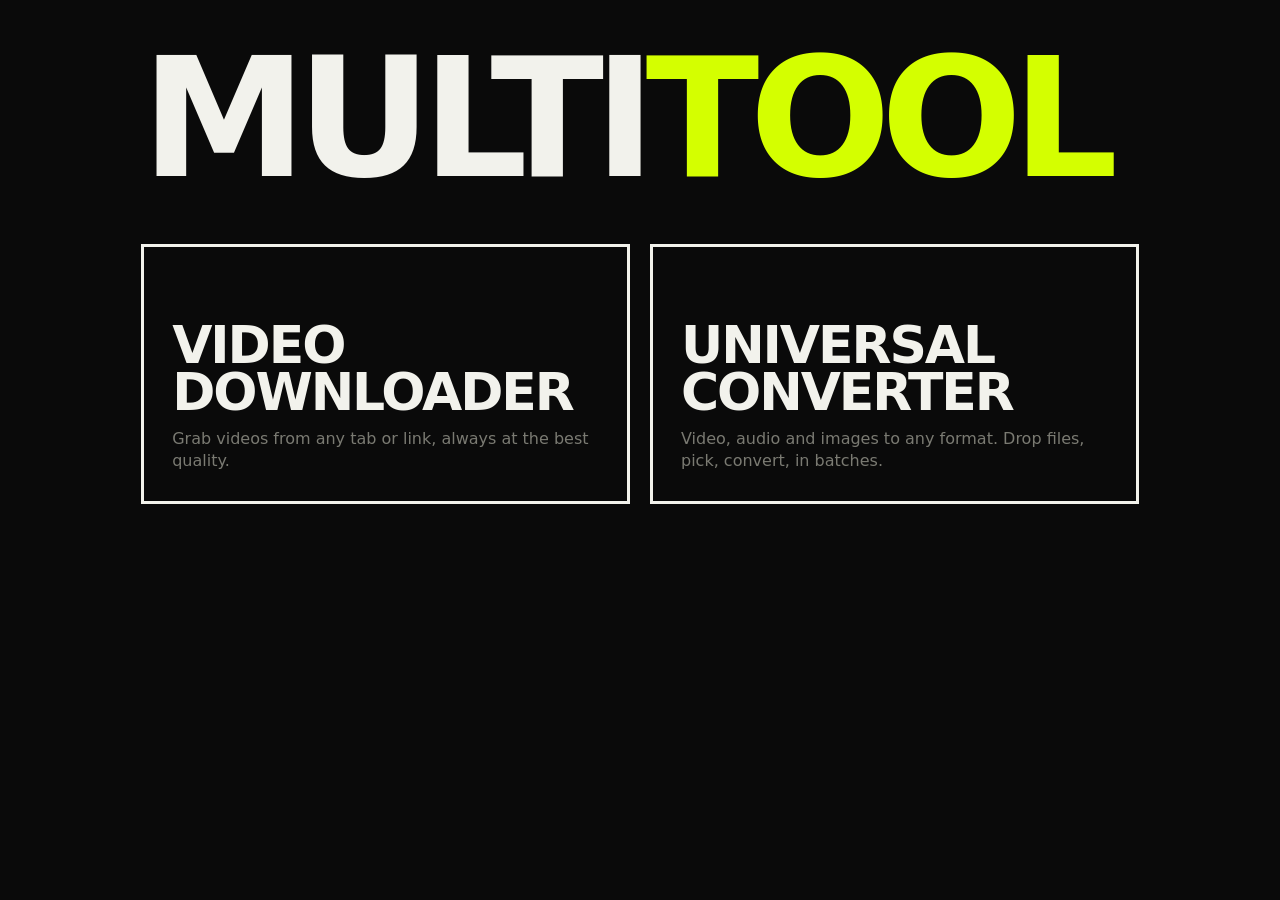
==== index.html @ 07390250 "Multitool: video downloader and universal converter A local web app (server.py) with a yt-dlp video " ====
<!doctype html>
<html lang="en">
<head>
<meta charset="utf-8">
<meta name="viewport" content="width=device-width,initial-scale=1">
<title>Multitool</title>
<link rel="icon" href="data:,">
<link rel="stylesheet" href="/style.css">
</head>
<body>
  <h1>Multi<span>tool</span></h1>

  <nav class="tools" aria-label="Tools">
    <a class="tool" href="/downloader">
      <strong>Video<br>downloader</strong>
      <p>Grab videos from any tab or link, always at the best quality.</p>
    </a>
    <a class="tool" href="/converter">
      <strong>Universal<br>converter</strong>
      <p>Video, audio and images to any format. Drop files, pick, convert, in batches.</p>
    </a>
  </nav>
</body>
</html>
---- style.css ----
/* Multitool: the look every page shares */
:root { --bg:#0a0a0a; --fg:#f2f2ec; --acc:#d4ff00; --mut:#7a7a72; --line:#232320; --err:#ff4d3d; }
* { box-sizing:border-box; margin:0; }
[hidden] { display:none !important; }  /* else a display rule (flex, block…) wins over the attribute */
body { background:var(--bg); color:var(--fg); font:16px/1.4 system-ui,"Segoe UI",sans-serif;
       max-width:1100px; margin:auto; padding:clamp(16px,4vw,56px); }
h1 { font-size:clamp(56px,13vw,168px); font-weight:900; letter-spacing:-.06em; line-height:.82; text-transform:uppercase; }
h1 span { color:var(--acc); }
.tag { margin-top:16px; color:var(--mut); font-size:14px; letter-spacing:.2em; text-transform:uppercase; }
.back { display:inline-block; margin-bottom:28px; color:var(--mut); text-decoration:none;
        font:700 13px/1 ui-monospace,Consolas,monospace; letter-spacing:.15em; text-transform:uppercase; }
.back:hover { color:var(--acc); }

form { display:flex; margin-top:40px; border:3px solid var(--fg); }
form input { flex:1; min-width:0; background:none; border:0; color:inherit; font:inherit;
             font-size:clamp(18px,2.4vw,26px); padding:20px; }
form input::placeholder { color:var(--mut); }
form:focus-within { border-color:var(--acc); }
button { background:var(--acc); color:#000; border:0; font:inherit; font-weight:900; text-transform:uppercase;
         letter-spacing:.06em; padding:0 28px; cursor:pointer; }
button:hover { filter:brightness(1.1); }
button:disabled { opacity:.5; cursor:progress; }
button.x { background:none; color:var(--fg); border:2px solid var(--line); padding:0 16px; }
button.x:hover { border-color:var(--err); color:var(--err); filter:none; }
:focus-visible { outline:3px solid var(--acc); outline-offset:3px; }
form input:focus-visible { outline:none; }

.saveto { display:flex; flex-wrap:wrap; align-items:center; gap:6px 12px; margin-top:14px;
          font:13px/1.4 ui-monospace,Consolas,monospace; color:var(--mut); }
.out { color:var(--fg); overflow-wrap:anywhere; }
.pick { padding:6px 12px; font-size:11px; background:none; color:var(--acc); border:2px solid var(--acc); }
.pick:hover { background:var(--acc); color:#000; filter:none; }

progress { display:block; width:100%; height:8px; margin-top:8px; border:0; appearance:none; background:var(--line); }
progress::-webkit-progress-bar { background:var(--line); }
progress::-webkit-progress-value { background:var(--acc); transition:width .4s; }
progress::-moz-progress-bar { background:var(--acc); }
.status { min-height:1.4em; margin-top:10px; font:13px/1.4 ui-monospace,Consolas,monospace; color:var(--mut);
          overflow-wrap:anywhere; }
.live { color:var(--fg); } .ok { color:var(--acc); } .err { color:var(--err); }
.link { margin-left:8px; padding:0; background:none; color:var(--acc); font:inherit; letter-spacing:normal;
        text-transform:none; text-decoration:underline; text-underline-offset:3px; }
.link:hover { filter:none; color:var(--fg); }

h2 { display:flex; align-items:center; gap:10px; margin:64px 0 12px; font-size:14px; letter-spacing:.2em;
     text-transform:uppercase; color:var(--mut); }
h2::before { content:""; width:10px; height:10px; background:var(--acc); border-radius:50%; animation:pulse 1.6s infinite; }
h2.still::before { animation:none; }
@keyframes pulse { 50% { opacity:.2; } }
@media (prefers-reduced-motion:reduce) { h2::before { animation:none; } progress::-webkit-progress-value { transition:none; } }

ol { list-style:none; padding:0; border-top:3px solid var(--fg); }
li { display:grid; grid-template-columns:auto auto 1fr auto; gap:20px; align-items:center; padding:16px 0;
     border-bottom:1px solid var(--line); }
li > b { min-width:1.3em; font-size:28px; font-weight:900; color:var(--mut); font-variant-numeric:tabular-nums; }
li:first-child > b { color:var(--acc); }
.thumb, .kind { position:relative; width:160px; aspect-ratio:16/9; background:var(--line); overflow:hidden; }
.thumb img { display:block; width:100%; height:100%; object-fit:cover; }
.badge { position:absolute; left:6px; bottom:6px; padding:3px 6px; background:rgba(0,0,0,.8); color:#fff;
         font:700 11px/1 ui-monospace,Consolas,monospace; font-style:normal; }
.badge:empty { display:none; }
.t { font-weight:700; overflow:hidden; text-overflow:ellipsis; white-space:nowrap; }
li > div { min-width:0; }
li .status { margin-top:6px; }
.acts { display:flex; gap:8px; }
li button { padding:14px 22px; }
li button.x { padding:14px 16px; }
.empty { display:block; color:var(--mut); padding:28px 0; }

/* home: one tile per tool */
.tools { display:grid; grid-template-columns:repeat(auto-fit,minmax(280px,1fr)); gap:20px; margin-top:56px; }
.tool { display:flex; flex-direction:column; justify-content:flex-end; min-height:260px; padding:28px;
        border:3px solid var(--fg); color:inherit; text-decoration:none; }
.tool strong { display:block; margin-bottom:12px; font-size:clamp(34px,5vw,52px); font-weight:900; line-height:.9;
               letter-spacing:-.04em; text-transform:uppercase; }
.tool p { color:var(--mut); }
.tool:hover, .tool:focus-visible { background:var(--acc); border-color:var(--acc); color:#000; outline:none; }
.tool:hover p, .tool:focus-visible p { color:#000; }

/* converter */
.drop { position:relative; display:block; margin-top:40px; padding:56px 24px; border:3px dashed var(--fg);
        text-align:center; cursor:pointer; }
.drop strong { display:block; font-size:clamp(26px,4vw,44px); font-weight:900; letter-spacing:-.03em; text-transform:uppercase; }
.drop span { color:var(--mut); }
.drop:hover, .drop.over, .drop:focus-within { border-color:var(--acc); color:var(--acc); }
.drop input, .chips input { position:absolute; width:1px; height:1px; opacity:0; }
.kind { display:grid; place-content:center; text-align:center; font-size:30px; font-weight:900; text-transform:uppercase; }
.kind small { display:block; color:var(--mut); font:700 11px/1.6 ui-monospace,Consolas,monospace; letter-spacing:.2em; }
.kind.video { color:var(--acc); } .kind.audio { color:#7cf3ff; } .kind.image { color:#ff9ef0; }
.info { margin-top:4px; color:var(--mut); font:13px/1.4 ui-monospace,Consolas,monospace; overflow-wrap:anywhere; }
.chips { display:flex; flex-wrap:wrap; gap:6px; margin-top:10px; }
.chips label, .chips button { position:relative; cursor:pointer; }
.chips span, .chips button { display:inline-block; padding:6px 10px; background:none; border:2px solid var(--line); color:var(--fg);
                             font:700 12px/1 ui-monospace,Consolas,monospace; letter-spacing:.04em; text-transform:none; }
.chips input:checked + span { background:var(--acc); border-color:var(--acc); color:#000; }
.chips input:focus-visible + span { outline:3px solid var(--acc); outline-offset:2px; }
.chips input:disabled + span { opacity:.4; cursor:default; }
.chips button:hover { border-color:var(--acc); filter:none; }
.batch { display:flex; flex-wrap:wrap; align-items:center; gap:12px 20px; padding:16px 0; border-bottom:1px solid var(--line); }
.batch > span { color:var(--mut); font:700 12px/1 ui-monospace,Consolas,monospace; letter-spacing:.15em; text-transform:uppercase; }
.batch .chips { flex:1; margin:0; }
.batch > button { padding:14px 22px; }

@media (max-width:600px) {
  li { grid-template-columns:auto auto 1fr; gap:12px; }
  li > b { font-size:20px; }
  .thumb, .kind { width:96px; }
  .kind { font-size:20px; }
  .acts { grid-column:1 / -1; justify-content:flex-end; }
}
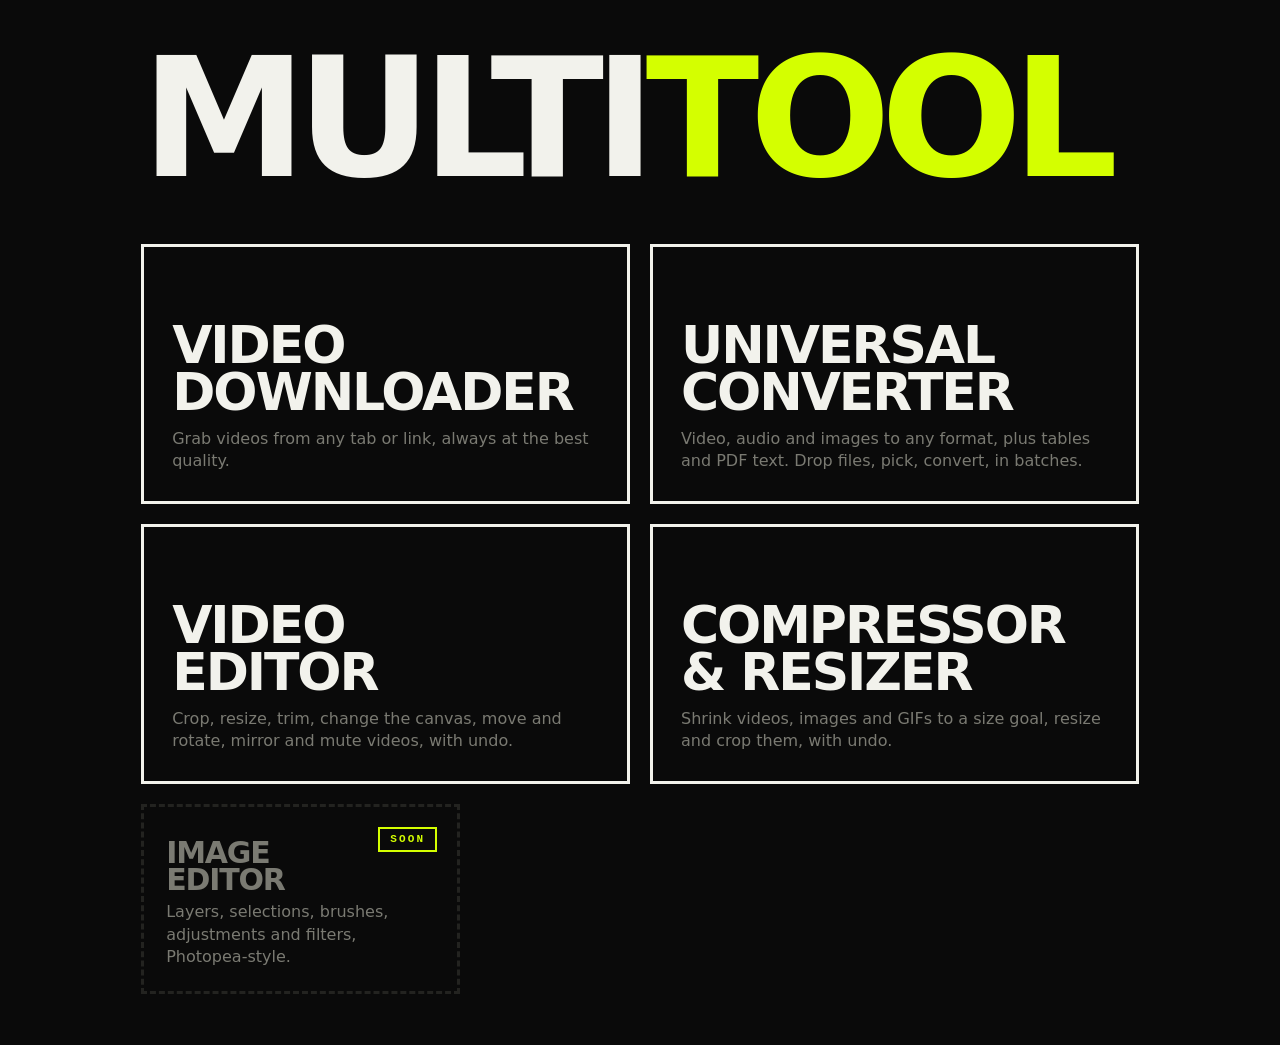
==== commit d9683d47: "Video editor, compressor, text conversions and audio downloads - Video editor (/editor): crop, outpu" ====
--- a/index.html
+++ b/index.html
@@ -17,8 +17,24 @@
     </a>
     <a class="tool" href="/converter">
       <strong>Universal<br>converter</strong>
-      <p>Video, audio and images to any format. Drop files, pick, convert, in batches.</p>
+      <p>Video, audio and images to any format, plus tables and PDF text. Drop files, pick, convert, in batches.</p>
+    </a>
+    <a class="tool" href="/editor">
+      <strong>Video<br>editor</strong>
+      <p>Crop, resize, trim, change the canvas, move and rotate, mirror and mute videos, with undo.</p>
+    </a>
+    <a class="tool" href="/compressor">
+      <strong>Compressor<br>&amp; resizer</strong>
+      <p>Shrink videos, images and GIFs to a size goal, resize and crop them, with undo.</p>
     </a>
   </nav>
+
+  <section class="tools upcoming" aria-label="Coming soon">
+    <div class="tool soon">
+      <span class="soon-tag">Soon</span>
+      <strong>Image<br>editor</strong>
+      <p>Layers, selections, brushes, adjustments and filters, Photopea-style.</p>
+    </div>
+  </section>
 </body>
 </html>
--- a/style.css
+++ b/style.css
@@ -20,6 +20,8 @@
          letter-spacing:.06em; padding:0 28px; cursor:pointer; }
 button:hover { filter:brightness(1.1); }
 button:disabled { opacity:.5; cursor:progress; }
+button.alt { background:none; color:var(--acc); box-shadow:inset 0 0 0 2px var(--acc); }  /* the second of a pair */
+button.alt:hover { background:var(--acc); color:#000; filter:none; }
 button.x { background:none; color:var(--fg); border:2px solid var(--line); padding:0 16px; }
 button.x:hover { border-color:var(--err); color:var(--err); filter:none; }
 :focus-visible { outline:3px solid var(--acc); outline-offset:3px; }
@@ -67,15 +69,78 @@
 li button.x { padding:14px 16px; }
 .empty { display:block; color:var(--mut); padding:28px 0; }
 
+/* editor & compressor */
+.drop.compact { margin-top:24px; padding:16px 24px; }
+.drop.compact strong { display:inline; margin-right:10px; font-size:18px; }
+.studio { margin-top:28px; }
+.studio .modes { margin:0 0 10px; }
+.preview { position:relative; padding:40px 24px 24px; background:#2f2f35; overflow:hidden; }  /* lighter, so black bars show */
+.stage { position:relative; margin:0 auto; background:#000; overflow:hidden; }  /* the canvas */
+.view { position:absolute; overflow:hidden; cursor:crosshair; touch-action:none; user-select:none; }
+.media { position:absolute; max-width:none; pointer-events:none; }
+.sel { position:absolute; outline:2px solid var(--acc); cursor:move; touch-action:none; user-select:none; }  /* the picture, in Move mode */
+.sel i { position:absolute; width:14px; height:14px; margin:-7px; background:#fff; border:2px solid var(--acc); border-radius:50%; }
+.sel i[data-s=nw] { left:0; top:0; cursor:nwse-resize; } .sel i[data-s=se] { left:100%; top:100%; cursor:nwse-resize; }
+.sel i[data-s=ne] { left:100%; top:0; cursor:nesw-resize; } .sel i[data-s=sw] { left:0; top:100%; cursor:nesw-resize; }
+.spin { position:absolute; left:50%; top:-30px; width:16px; height:16px; margin-left:-8px; background:var(--acc); border-radius:50%; cursor:grab; }
+.spin::after { content:""; position:absolute; left:7px; top:16px; width:2px; height:14px; background:var(--acc); }  /* stalk down to the frame */
+.box { position:absolute; border:2px solid var(--acc); box-shadow:0 0 0 100vmax rgba(0,0,0,.55); cursor:move; }
+.box i { position:absolute; width:14px; height:14px; background:var(--acc); }
+.box i[data-h=nw] { left:-8px; top:-8px; cursor:nwse-resize; } .box i[data-h=se] { right:-8px; bottom:-8px; cursor:nwse-resize; }
+.box i[data-h=ne] { right:-8px; top:-8px; cursor:nesw-resize; } .box i[data-h=sw] { left:-8px; bottom:-8px; cursor:nesw-resize; }
+.timeline { position:relative; height:64px; margin-top:16px; background:var(--line); cursor:pointer; touch-action:none; user-select:none; }
+.strip { display:block; width:100%; height:100%; }
+.cut { position:absolute; top:0; bottom:0; background:rgba(10,10,10,.75); pointer-events:none; }  /* the trimmed-off parts */
+#cut-l { left:0; } #cut-r { right:0; }
+.range { position:absolute; top:0; bottom:0; border-top:3px solid var(--acc); border-bottom:3px solid var(--acc); pointer-events:none; }
+.handle { position:absolute; top:-3px; bottom:-3px; width:16px; background:var(--acc); cursor:ew-resize; pointer-events:auto; }
+.handle::after { content:""; position:absolute; top:34%; bottom:34%; left:7px; width:2px; background:rgba(0,0,0,.55); }  /* grip */
+#h-start { left:0; } #h-end { right:0; }
+.handle:focus-visible { outline:3px solid var(--fg); outline-offset:2px; }
+.playhead { position:absolute; top:-5px; bottom:-5px; width:2px; margin-left:-1px; background:#fff; pointer-events:none; }
+.transport { display:flex; flex-wrap:wrap; align-items:center; gap:8px 16px; margin-top:12px; }
+.time, .readout { font:13px/1.4 ui-monospace,Consolas,monospace; color:var(--mut); }
+.readout { margin-top:10px; color:var(--fg); }
+.panels { display:grid; grid-template-columns:repeat(auto-fit,minmax(min(280px,100%),1fr)); gap:16px; margin-top:28px; }
+.group { min-width:0; padding:14px 18px 18px; border:2px solid var(--line); }
+.group legend { padding:0 6px; color:var(--mut); font:700 12px/1 ui-monospace,Consolas,monospace; letter-spacing:.15em; text-transform:uppercase; }
+.hint { margin-top:6px; color:var(--mut); font-size:13px; }
+.fields { display:flex; flex-wrap:wrap; gap:8px 14px; margin-top:12px; }
+.group label { display:inline-flex; align-items:center; gap:6px; font:13px ui-monospace,Consolas,monospace; }
+.group input[type=number] { width:86px; padding:6px 8px; border:2px solid var(--line); background:none; color:var(--fg); font:inherit; }
+.group input[type=number]:focus { border-color:var(--acc); outline:none; }
+.group input[type=range], .group input[type=checkbox] { accent-color:var(--acc); }
+.group .check, .group .acts, .group .chips { margin-top:12px; }
+.chips button[aria-pressed="true"] { background:var(--acc); border-color:var(--acc); color:#000; }
+.history { display:flex; flex-wrap:wrap; align-items:center; gap:10px; margin-top:20px; }
+.history .hint { margin:0; }
+.exportbar { margin-top:28px; padding-top:20px; border-top:3px solid var(--fg); }
+.exportbar .acts { margin-top:14px; }
+.exportbar .acts button { padding:16px 28px; }
+
+/* downloader: browser extension setup help */
+.setup { margin-top:48px; padding:24px; border:3px solid var(--acc); }
+.setup h3 { font-size:clamp(22px,3vw,30px); font-weight:900; letter-spacing:-.02em; text-transform:uppercase; }
+.setup p { margin-top:10px; color:var(--mut); }
+.step { display:flex; flex-wrap:wrap; align-items:center; gap:8px 12px; margin-top:16px; }
+.step > b { display:grid; place-content:center; width:28px; height:28px; background:var(--acc); color:#000; font-weight:900; }
+.step code { padding:4px 8px; background:var(--line); font:13px/1.4 ui-monospace,Consolas,monospace; overflow-wrap:anywhere; }
+
 /* home: one tile per tool */
-.tools { display:grid; grid-template-columns:repeat(auto-fit,minmax(280px,1fr)); gap:20px; margin-top:56px; }
-.tool { display:flex; flex-direction:column; justify-content:flex-end; min-height:260px; padding:28px;
+.tools { display:grid; grid-template-columns:repeat(auto-fit,minmax(min(380px,100%),1fr)); gap:20px; margin-top:56px; }
+.tool { position:relative; display:flex; flex-direction:column; justify-content:flex-end; min-height:260px; padding:28px;
         border:3px solid var(--fg); color:inherit; text-decoration:none; }
+.tool.soon { border-style:dashed; border-color:var(--line); color:var(--mut); }
+.upcoming { margin-top:20px; grid-template-columns:repeat(auto-fill,minmax(min(280px,100%),1fr)); }
+.upcoming .tool { min-height:190px; padding:22px; }
+.upcoming .tool strong { font-size:clamp(24px,2.8vw,30px); margin-bottom:8px; }
+.soon-tag { position:absolute; top:20px; right:20px; padding:5px 10px; border:2px solid var(--acc); color:var(--acc);
+            font:700 11px/1 ui-monospace,Consolas,monospace; letter-spacing:.2em; text-transform:uppercase; }
 .tool strong { display:block; margin-bottom:12px; font-size:clamp(34px,5vw,52px); font-weight:900; line-height:.9;
                letter-spacing:-.04em; text-transform:uppercase; }
 .tool p { color:var(--mut); }
-.tool:hover, .tool:focus-visible { background:var(--acc); border-color:var(--acc); color:#000; outline:none; }
-.tool:hover p, .tool:focus-visible p { color:#000; }
+a.tool:hover, a.tool:focus-visible { background:var(--acc); border-color:var(--acc); color:#000; outline:none; }
+a.tool:hover p, a.tool:focus-visible p { color:#000; }
 
 /* converter */
 .drop { position:relative; display:block; margin-top:40px; padding:56px 24px; border:3px dashed var(--fg);
@@ -87,6 +152,7 @@
 .kind { display:grid; place-content:center; text-align:center; font-size:30px; font-weight:900; text-transform:uppercase; }
 .kind small { display:block; color:var(--mut); font:700 11px/1.6 ui-monospace,Consolas,monospace; letter-spacing:.2em; }
 .kind.video { color:var(--acc); } .kind.audio { color:#7cf3ff; } .kind.image { color:#ff9ef0; }
+.kind.table { color:#ffd166; } .kind.document { color:#ff8a5c; }
 .info { margin-top:4px; color:var(--mut); font:13px/1.4 ui-monospace,Consolas,monospace; overflow-wrap:anywhere; }
 .chips { display:flex; flex-wrap:wrap; gap:6px; margin-top:10px; }
 .chips label, .chips button { position:relative; cursor:pointer; }
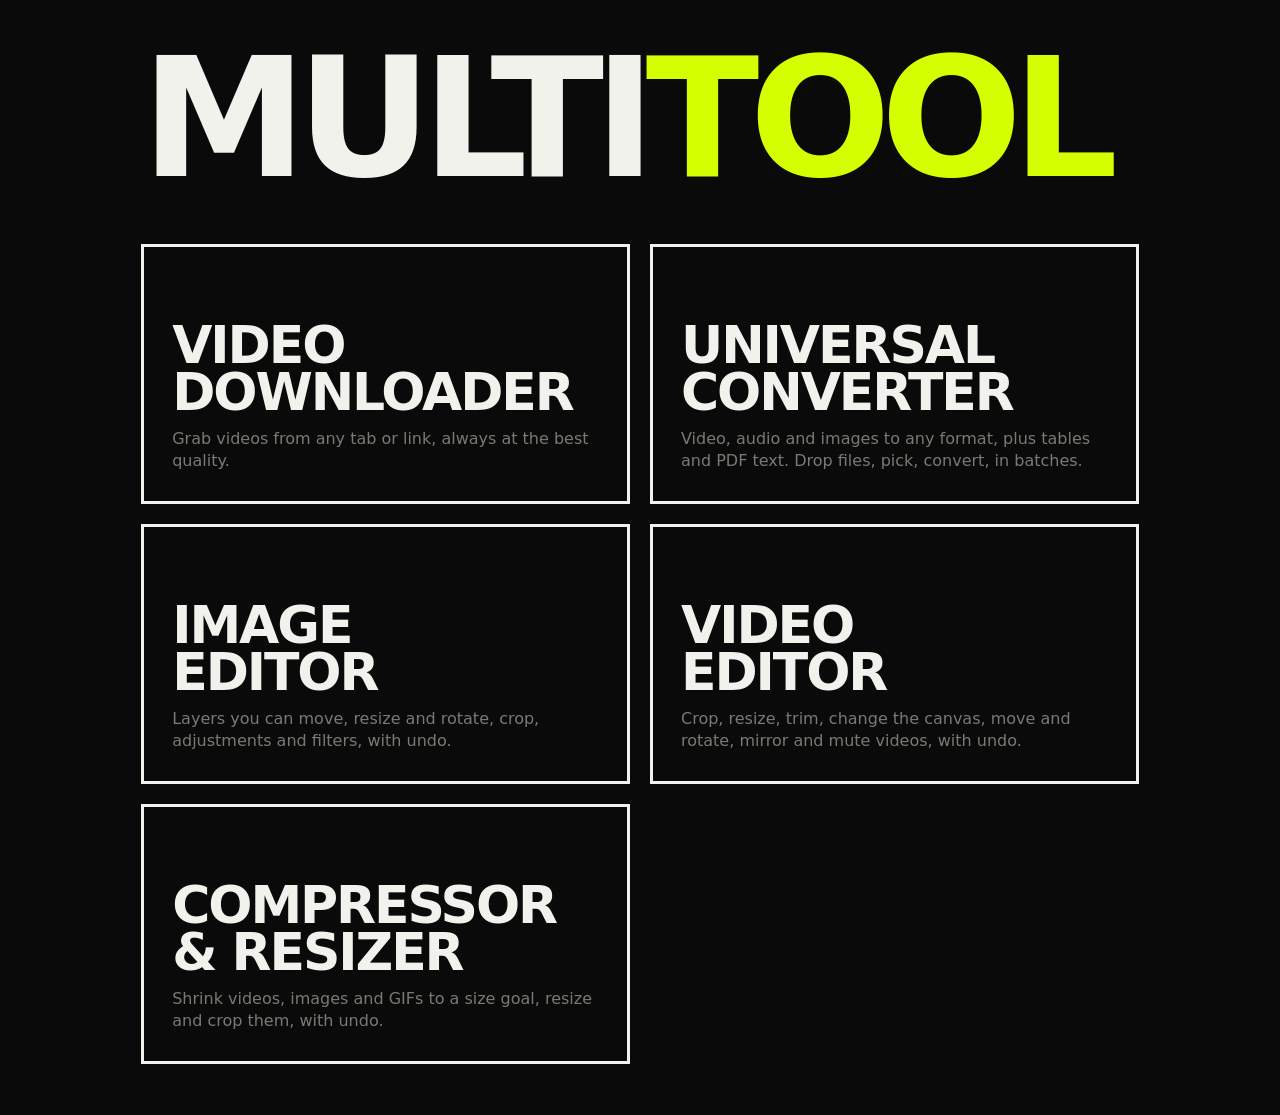
==== commit 307f1acf: "Image editor: a Photoshop-style editor in the browser - Full-window workspace: toolbox left, tool op" ====
--- a/index.html
+++ b/index.html
@@ -19,6 +19,10 @@
       <strong>Universal<br>converter</strong>
       <p>Video, audio and images to any format, plus tables and PDF text. Drop files, pick, convert, in batches.</p>
     </a>
+    <a class="tool" href="/image">
+      <strong>Image<br>editor</strong>
+      <p>Layers you can move, resize and rotate, crop, adjustments and filters, with undo.</p>
+    </a>
     <a class="tool" href="/editor">
       <strong>Video<br>editor</strong>
       <p>Crop, resize, trim, change the canvas, move and rotate, mirror and mute videos, with undo.</p>
@@ -28,13 +32,5 @@
       <p>Shrink videos, images and GIFs to a size goal, resize and crop them, with undo.</p>
     </a>
   </nav>
-
-  <section class="tools upcoming" aria-label="Coming soon">
-    <div class="tool soon">
-      <span class="soon-tag">Soon</span>
-      <strong>Image<br>editor</strong>
-      <p>Layers, selections, brushes, adjustments and filters, Photopea-style.</p>
-    </div>
-  </section>
 </body>
 </html>
--- a/style.css
+++ b/style.css
@@ -112,6 +112,123 @@
 .group input[type=range], .group input[type=checkbox] { accent-color:var(--acc); }
 .group .check, .group .acts, .group .chips { margin-top:12px; }
 .chips button[aria-pressed="true"] { background:var(--acc); border-color:var(--acc); color:#000; }
+/* image editor: a full-window app, Photoshop-style (tools left, panels and layers right) */
+body.app { max-width:none; height:100vh; padding:0; display:grid; grid-template-rows:auto auto 1fr auto; overflow:hidden; }
+:where(.app) button { padding:7px 11px; background:none; color:var(--fg); border:2px solid var(--line);
+                      font:700 11px/1 ui-monospace,Consolas,monospace; letter-spacing:.06em; }
+:where(.app) button:hover { border-color:var(--acc); filter:none; }
+:where(.app) button[aria-pressed="true"], .app .pickcolor[aria-pressed="true"] { background:var(--acc); border-color:var(--acc); color:#000; }
+.app button.go { background:var(--acc); border-color:var(--acc); color:#000; padding:8px 18px; }
+.app button:disabled { opacity:.35; cursor:default; }
+.bar { display:flex; flex-wrap:wrap; align-items:center; gap:8px; padding:8px 14px; border-bottom:2px solid var(--line); }
+.bar .back { margin:0 6px 0 0; }
+.app-name, .start-title { font-weight:900; letter-spacing:-.03em; text-transform:uppercase; }
+.app-name { margin-right:8px; font-size:18px; }
+.app-name span, .start-title span { color:var(--acc); }
+.grow { flex:1; }
+.bar .chips, .options .chips { margin:0; }
+.bar .saveto { margin:0; }
+.bar .out { display:inline-block; max-width:170px; overflow:hidden; text-overflow:ellipsis; white-space:nowrap; vertical-align:bottom; }
+.options .slide, .app .options .slide { width:210px; margin:0; grid-template-columns:auto 1fr 2.6em; }
+.options textarea { width:min(320px,30vw); min-height:30px; padding:5px 7px; border:2px solid var(--line); background:#111; color:var(--fg); font:13px system-ui,sans-serif; resize:vertical; }
+.options textarea:focus { border-color:var(--acc); outline:none; }
+.curve { display:block; width:100%; max-width:256px; aspect-ratio:1; margin-top:6px; background:#111; border:2px solid var(--line); cursor:crosshair; touch-action:none; }
+.hist { max-height:240px; margin:0; padding:0; overflow-y:auto; list-style:none; border:0; }
+.hist li { display:block; padding:4px 8px; border:0; cursor:pointer; font:12px ui-monospace,Consolas,monospace; }
+.hist li:hover { background:#1d1f14; } .hist li.on { background:var(--acc); color:#000; } .hist li.future { color:var(--mut); }
+.app .bar .slide { width:150px; margin:0; grid-template-columns:auto 1fr 2.4em; }
+.zoom { display:inline-flex; }
+.zoom button { min-width:34px; }
+#zoom-fit { min-width:64px; }
+.filebtn, .pickcolor { position:relative; display:inline-flex; align-items:center; padding:7px 11px; border:2px solid var(--line); cursor:pointer;
+                       font:700 11px/1 ui-monospace,Consolas,monospace; letter-spacing:.06em; text-transform:uppercase; }
+.filebtn:hover, .pickcolor:hover { border-color:var(--acc); }
+.filebtn input, .pickcolor input { position:absolute; width:1px; height:1px; opacity:0; }
+.options { display:flex; align-items:center; min-height:46px; padding:6px 14px; border-bottom:2px solid var(--line);
+           font:12px ui-monospace,Consolas,monospace; color:var(--mut); }
+.options > div { display:flex; flex-wrap:wrap; align-items:center; gap:8px 14px; }
+.app label { display:inline-flex; align-items:center; gap:6px; font:12px ui-monospace,Consolas,monospace; }
+.app input[type=number], .app select, .app .rename, #nd-name { width:76px; padding:5px 7px; border:2px solid var(--line); background:#111;
+                                                               color:var(--fg); font:12px ui-monospace,Consolas,monospace; }
+.app input[type=number]:focus, .app select:focus, .app .rename:focus { border-color:var(--acc); outline:none; }
+.app select { width:auto; }
+.app input[type=color] { width:40px; height:28px; padding:0; border:2px solid var(--line); background:none; }
+.desk { display:grid; grid-template-columns:118px minmax(0,1fr) 6px var(--side,330px); min-height:0; }  /* the middle shrinks, never the panel */
+.splitter { cursor:col-resize; background:var(--line); touch-action:none; }
+.splitter:hover, .splitter.on, .splitter:focus-visible { background:var(--acc); outline:none; }
+.toolbox { display:flex; flex-direction:column; align-items:stretch; gap:3px; min-height:0; padding:6px 7px; overflow:hidden auto;
+           scrollbar-width:thin; border-right:2px solid var(--line); }
+.toolbox button[data-t] { flex:none; display:flex; justify-content:space-between; align-items:center; height:29px; padding:0 8px; text-transform:uppercase; }
+.toolbox kbd { color:var(--mut); font:inherit; font-weight:400; }
+.toolbox button[aria-pressed="true"] kbd { color:#000; }
+.swatches { position:relative; flex:none; width:38px; height:48px; margin-top:6px; }
+.sw { position:absolute; width:26px; height:26px; border:2px solid #fff; box-shadow:0 0 0 1px #000; cursor:pointer; }
+.sw.fg { left:0; top:0; z-index:1; } .sw.bg { left:12px; top:16px; }
+.sw input { position:absolute; width:1px; height:1px; opacity:0; }
+.toolbox #swap { flex:none; height:26px; padding:0; font-size:14px; }
+.work { position:relative; overflow:hidden; background:#2f2f35; touch-action:none; user-select:none; }
+.work.over { box-shadow:inset 0 0 0 3px var(--acc); }
+.work[data-tool=crop], .work[data-tool=marquee], .work[data-tool=lasso], .work[data-tool=wand], .work[data-tool=brush], .work[data-tool=eraser],
+.work[data-tool=bucket], .work[data-tool=gradient], .work[data-tool=eyedropper], .work[data-tool=shape] { cursor:crosshair; }
+.work[data-tool=text] { cursor:text; }
+.ring { position:absolute; border:1px solid #fff; border-radius:50%; box-shadow:0 0 0 1px rgba(0,0,0,.6); transform:translate(-50%,-50%); pointer-events:none; } .work[data-tool=hand] { cursor:grab; } .work[data-tool=zoom] { cursor:zoom-in; }
+.paper { position:absolute; background:repeating-conic-gradient(#d6d6d6 0 25%, #fff 0 50%) 0 0/20px 20px;
+         box-shadow:0 10px 40px rgba(0,0,0,.55); }  /* see-through shows as a checkerboard */
+#canvas { position:absolute; inset:0; width:100%; height:100%; pointer-events:none; }
+.crop-area { position:absolute; overflow:hidden; pointer-events:none; }
+.crop-area .box { pointer-events:auto; }
+.sel.locked { outline-style:dashed; cursor:default; }
+.sel.locked i, .sel.locked .spin { display:none; }
+.start { position:absolute; inset:0; display:none; flex-direction:column; align-items:center; justify-content:center; gap:26px; padding:24px; }
+.nodoc .start { display:flex; }
+.nodoc .paper, .nodoc .sel, .nodoc .crop-area { display:none; }
+.start-title { font-size:clamp(48px,8vw,110px); line-height:.85; }
+.start-btns { display:flex; flex-wrap:wrap; justify-content:center; gap:14px; }
+.start-btns button, .start-btns .filebtn { padding:16px 24px; font-size:14px; }
+.dropzone { width:min(600px,100%); padding:48px 20px; border:3px dashed var(--line); color:var(--mut); text-align:center; }
+.work.over .dropzone { border-color:var(--acc); color:var(--acc); }
+.side { min-width:0; display:grid; grid-template-rows:minmax(0,1fr) minmax(300px,48%); min-height:0; border-left:2px solid var(--line); }
+.side-top { min-height:0; overflow-y:auto; }  /* the panels scroll; the layers stay in view, like Photoshop */
+.side details { border-bottom:2px solid var(--line); }
+.side summary, .layers-panel h3 { padding:10px 14px; color:var(--mut); cursor:pointer;
+                                  font:700 11px/1.2 ui-monospace,Consolas,monospace; letter-spacing:.15em; text-transform:uppercase; }
+.side summary:hover { color:var(--fg); }
+.pane { padding:0 14px 14px; }
+.pane .fields, .pane .chips { margin-top:10px; }
+.pane .hint { margin-top:10px; font-size:12px; }
+.layers-panel { display:flex; flex-direction:column; min-height:0; border-top:2px solid var(--line); }
+.layer-top { display:flex; flex-direction:column; gap:8px; padding:0 14px 8px; }
+.layer-top .slide { margin:0; }
+.layers { flex:1; margin:0; padding:0 8px; overflow-y:auto; border:0; }
+.layers li { display:flex; align-items:center; gap:8px; margin:0 0 4px; padding:4px 6px; border:2px solid transparent; background:#151514;
+             cursor:pointer; font:12px ui-monospace,Consolas,monospace; }
+.layers li.on { border-color:var(--acc); background:#1d1f14; }
+.layers li.above { box-shadow:0 -3px 0 var(--acc); } .layers li.below { box-shadow:0 3px 0 var(--acc); }
+.layers li.dragging { opacity:.4; }
+.layers .eye { flex:none; width:28px; height:28px; padding:0; border:0; font-size:14px; }
+.layers .lt { flex:none; width:44px; height:44px; object-fit:contain; background:repeating-conic-gradient(#bbb 0 25%, #fff 0 50%) 0 0/10px 10px; }
+.layers li { min-width:0; }
+.layers .kind { color:var(--acc); font-weight:700; }
+.layers .lk { flex:none; padding:2px 5px; border:1px solid var(--mut); color:var(--mut); font-size:10px; text-transform:uppercase; }
+.layers .name { min-width:0; flex:1; overflow:hidden; text-overflow:ellipsis; white-space:nowrap; }
+.layers .rename { flex:1; width:auto; }
+.layer-btns { display:flex; flex-wrap:wrap; gap:6px; padding:8px; border-top:2px solid var(--line); }
+.status-bar .zoom button { padding:4px 8px; }
+.status-bar { display:flex; flex-wrap:wrap; align-items:center; gap:6px 18px; padding:6px 14px; border-top:2px solid var(--line);
+              font:12px ui-monospace,Consolas,monospace; color:var(--mut); }
+.status-bar .status, .status-bar .saveto { margin:0; min-height:0; }
+.newdoc { width:min(560px,94vw); margin:auto; padding:24px; border:3px solid var(--acc); background:var(--bg); color:var(--fg); }
+.newdoc::backdrop { background:rgba(0,0,0,.7); }
+.newdoc form, .newdoc form:focus-within { display:block; margin:0; border:0; }  /* not the downloader's link bar */
+.app .layers .eye[aria-pressed] { background:none; color:var(--fg); }
+.newdoc h3 { margin-bottom:14px; font-size:24px; font-weight:900; text-transform:uppercase; }
+.newdoc .fields, .newdoc .chips, .newdoc .hint { margin-top:14px; }
+.newdoc #nd-name { width:260px; }
+.newdoc .acts { justify-content:flex-end; margin-top:20px; }
+.slide, .group .slide, .app .slide { display:grid; grid-template-columns:7.5em 1fr 3.2em; align-items:center; gap:10px; margin-top:10px;
+                        font:12px ui-monospace,Consolas,monospace; }
+.slide input { width:100%; accent-color:var(--acc); }
+.slide output { text-align:right; color:var(--mut); }
 .history { display:flex; flex-wrap:wrap; align-items:center; gap:10px; margin-top:20px; }
 .history .hint { margin:0; }
 .exportbar { margin-top:28px; padding-top:20px; border-top:3px solid var(--fg); }
@@ -131,9 +248,6 @@
 .tool { position:relative; display:flex; flex-direction:column; justify-content:flex-end; min-height:260px; padding:28px;
         border:3px solid var(--fg); color:inherit; text-decoration:none; }
 .tool.soon { border-style:dashed; border-color:var(--line); color:var(--mut); }
-.upcoming { margin-top:20px; grid-template-columns:repeat(auto-fill,minmax(min(280px,100%),1fr)); }
-.upcoming .tool { min-height:190px; padding:22px; }
-.upcoming .tool strong { font-size:clamp(24px,2.8vw,30px); margin-bottom:8px; }
 .soon-tag { position:absolute; top:20px; right:20px; padding:5px 10px; border:2px solid var(--acc); color:var(--acc);
             font:700 11px/1 ui-monospace,Consolas,monospace; letter-spacing:.2em; text-transform:uppercase; }
 .tool strong { display:block; margin-bottom:12px; font-size:clamp(34px,5vw,52px); font-weight:900; line-height:.9;
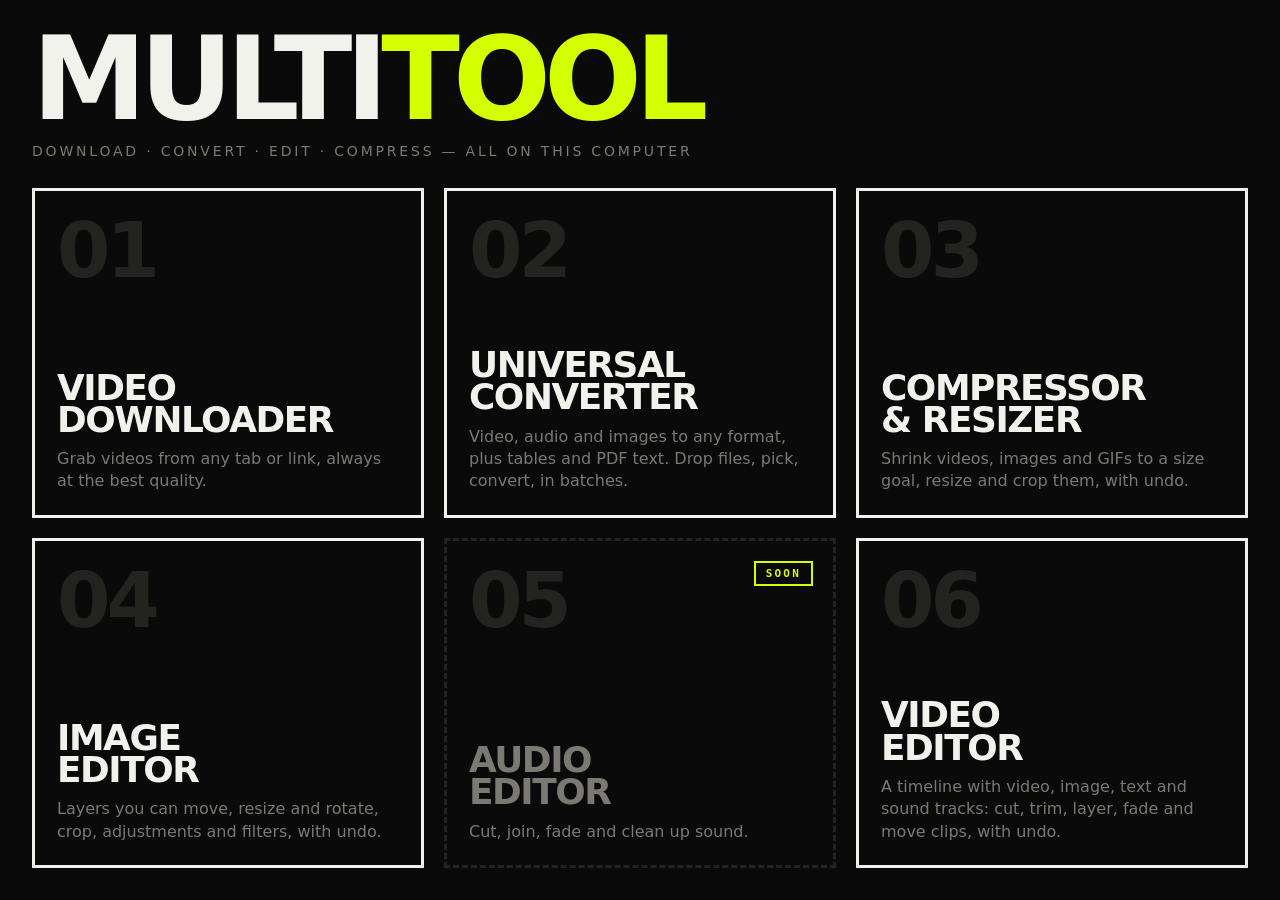
==== commit c6a5dab7: "Timeline video editor, full-window pages, download queue for many links and playlists - Video editor" ====
--- a/index.html
+++ b/index.html
@@ -7,8 +7,11 @@
 <link rel="icon" href="data:,">
 <link rel="stylesheet" href="/style.css">
 </head>
-<body>
-  <h1>Multi<span>tool</span></h1>
+<body class="home">
+  <header>
+    <h1>Multi<span>tool</span></h1>
+    <p class="tag">Download · convert · edit · compress — all on this computer</p>
+  </header>
 
   <nav class="tools" aria-label="Tools">
     <a class="tool" href="/downloader">
@@ -19,17 +22,22 @@
       <strong>Universal<br>converter</strong>
       <p>Video, audio and images to any format, plus tables and PDF text. Drop files, pick, convert, in batches.</p>
     </a>
+    <a class="tool" href="/compressor">
+      <strong>Compressor<br>&amp; resizer</strong>
+      <p>Shrink videos, images and GIFs to a size goal, resize and crop them, with undo.</p>
+    </a>
     <a class="tool" href="/image">
       <strong>Image<br>editor</strong>
       <p>Layers you can move, resize and rotate, crop, adjustments and filters, with undo.</p>
     </a>
+    <div class="tool soon">
+      <span class="soon-tag">Soon</span>
+      <strong>Audio<br>editor</strong>
+      <p>Cut, join, fade and clean up sound.</p>
+    </div>
     <a class="tool" href="/editor">
       <strong>Video<br>editor</strong>
-      <p>Crop, resize, trim, change the canvas, move and rotate, mirror and mute videos, with undo.</p>
-    </a>
-    <a class="tool" href="/compressor">
-      <strong>Compressor<br>&amp; resizer</strong>
-      <p>Shrink videos, images and GIFs to a size goal, resize and crop them, with undo.</p>
+      <p>A timeline with video, image, text and sound tracks: cut, trim, layer, fade and move clips, with undo.</p>
     </a>
   </nav>
 </body>
--- a/style.css
+++ b/style.css
@@ -15,6 +15,9 @@
 form input { flex:1; min-width:0; background:none; border:0; color:inherit; font:inherit;
              font-size:clamp(18px,2.4vw,26px); padding:20px; }
 form input::placeholder { color:var(--mut); }
+form textarea { flex:1; min-width:0; padding:20px; border:0; background:none; color:inherit; font:inherit; font-size:clamp(18px,2.4vw,26px);
+                resize:none; field-sizing:content; max-height:9em; }  /* grows with the links pasted in */
+form textarea::placeholder { color:var(--mut); }
 form:focus-within { border-color:var(--acc); }
 button { background:var(--acc); color:#000; border:0; font:inherit; font-weight:900; text-transform:uppercase;
          letter-spacing:.06em; padding:0 28px; cursor:pointer; }
@@ -69,12 +72,7 @@
 li button.x { padding:14px 16px; }
 .empty { display:block; color:var(--mut); padding:28px 0; }
 
-/* editor & compressor */
-.drop.compact { margin-top:24px; padding:16px 24px; }
-.drop.compact strong { display:inline; margin-right:10px; font-size:18px; }
-.studio { margin-top:28px; }
-.studio .modes { margin:0 0 10px; }
-.preview { position:relative; padding:40px 24px 24px; background:#2f2f35; overflow:hidden; }  /* lighter, so black bars show */
+/* shared by the editors and the compressor: preview, crop box, selection frame */
 .stage { position:relative; margin:0 auto; background:#000; overflow:hidden; }  /* the canvas */
 .view { position:absolute; overflow:hidden; cursor:crosshair; touch-action:none; user-select:none; }
 .media { position:absolute; max-width:none; pointer-events:none; }
@@ -88,32 +86,13 @@
 .box i { position:absolute; width:14px; height:14px; background:var(--acc); }
 .box i[data-h=nw] { left:-8px; top:-8px; cursor:nwse-resize; } .box i[data-h=se] { right:-8px; bottom:-8px; cursor:nwse-resize; }
 .box i[data-h=ne] { right:-8px; top:-8px; cursor:nesw-resize; } .box i[data-h=sw] { left:-8px; bottom:-8px; cursor:nesw-resize; }
-.timeline { position:relative; height:64px; margin-top:16px; background:var(--line); cursor:pointer; touch-action:none; user-select:none; }
 .strip { display:block; width:100%; height:100%; }
-.cut { position:absolute; top:0; bottom:0; background:rgba(10,10,10,.75); pointer-events:none; }  /* the trimmed-off parts */
-#cut-l { left:0; } #cut-r { right:0; }
-.range { position:absolute; top:0; bottom:0; border-top:3px solid var(--acc); border-bottom:3px solid var(--acc); pointer-events:none; }
-.handle { position:absolute; top:-3px; bottom:-3px; width:16px; background:var(--acc); cursor:ew-resize; pointer-events:auto; }
-.handle::after { content:""; position:absolute; top:34%; bottom:34%; left:7px; width:2px; background:rgba(0,0,0,.55); }  /* grip */
-#h-start { left:0; } #h-end { right:0; }
-.handle:focus-visible { outline:3px solid var(--fg); outline-offset:2px; }
-.playhead { position:absolute; top:-5px; bottom:-5px; width:2px; margin-left:-1px; background:#fff; pointer-events:none; }
-.transport { display:flex; flex-wrap:wrap; align-items:center; gap:8px 16px; margin-top:12px; }
-.time, .readout { font:13px/1.4 ui-monospace,Consolas,monospace; color:var(--mut); }
-.readout { margin-top:10px; color:var(--fg); }
-.panels { display:grid; grid-template-columns:repeat(auto-fit,minmax(min(280px,100%),1fr)); gap:16px; margin-top:28px; }
-.group { min-width:0; padding:14px 18px 18px; border:2px solid var(--line); }
-.group legend { padding:0 6px; color:var(--mut); font:700 12px/1 ui-monospace,Consolas,monospace; letter-spacing:.15em; text-transform:uppercase; }
+.time { font:13px/1.4 ui-monospace,Consolas,monospace; color:var(--mut); }
 .hint { margin-top:6px; color:var(--mut); font-size:13px; }
 .fields { display:flex; flex-wrap:wrap; gap:8px 14px; margin-top:12px; }
-.group label { display:inline-flex; align-items:center; gap:6px; font:13px ui-monospace,Consolas,monospace; }
-.group input[type=number] { width:86px; padding:6px 8px; border:2px solid var(--line); background:none; color:var(--fg); font:inherit; }
-.group input[type=number]:focus { border-color:var(--acc); outline:none; }
-.group input[type=range], .group input[type=checkbox] { accent-color:var(--acc); }
-.group .check, .group .acts, .group .chips { margin-top:12px; }
 .chips button[aria-pressed="true"] { background:var(--acc); border-color:var(--acc); color:#000; }
 /* image editor: a full-window app, Photoshop-style (tools left, panels and layers right) */
-body.app { max-width:none; height:100vh; padding:0; display:grid; grid-template-rows:auto auto 1fr auto; overflow:hidden; }
+body.app { max-width:none; height:100vh; padding:0; display:grid; grid-template-rows:auto auto 1fr auto; grid-template-columns:minmax(0,1fr); overflow:hidden; }
 :where(.app) button { padding:7px 11px; background:none; color:var(--fg); border:2px solid var(--line);
                       font:700 11px/1 ui-monospace,Consolas,monospace; letter-spacing:.06em; }
 :where(.app) button:hover { border-color:var(--acc); filter:none; }
@@ -153,7 +132,7 @@
 .app input[type=number]:focus, .app select:focus, .app .rename:focus { border-color:var(--acc); outline:none; }
 .app select { width:auto; }
 .app input[type=color] { width:40px; height:28px; padding:0; border:2px solid var(--line); background:none; }
-.desk { display:grid; grid-template-columns:118px minmax(0,1fr) 6px var(--side,330px); min-height:0; }  /* the middle shrinks, never the panel */
+.desk { display:grid; grid-template-columns:118px minmax(0,1fr) 6px var(--side,330px); grid-template-rows:minmax(0,1fr); min-height:0; }  /* the middle shrinks, never the panel */
 .splitter { cursor:col-resize; background:var(--line); touch-action:none; }
 .splitter:hover, .splitter.on, .splitter:focus-visible { background:var(--acc); outline:none; }
 .toolbox { display:flex; flex-direction:column; align-items:stretch; gap:3px; min-height:0; padding:6px 7px; overflow:hidden auto;
@@ -174,7 +153,7 @@
 .ring { position:absolute; border:1px solid #fff; border-radius:50%; box-shadow:0 0 0 1px rgba(0,0,0,.6); transform:translate(-50%,-50%); pointer-events:none; } .work[data-tool=hand] { cursor:grab; } .work[data-tool=zoom] { cursor:zoom-in; }
 .paper { position:absolute; background:repeating-conic-gradient(#d6d6d6 0 25%, #fff 0 50%) 0 0/20px 20px;
          box-shadow:0 10px 40px rgba(0,0,0,.55); }  /* see-through shows as a checkerboard */
-#canvas { position:absolute; inset:0; width:100%; height:100%; pointer-events:none; }
+.work #canvas { position:absolute; inset:0; width:100%; height:100%; pointer-events:none; }
 .crop-area { position:absolute; overflow:hidden; pointer-events:none; }
 .crop-area .box { pointer-events:auto; }
 .sel.locked { outline-style:dashed; cursor:default; }
@@ -225,15 +204,93 @@
 .newdoc .fields, .newdoc .chips, .newdoc .hint { margin-top:14px; }
 .newdoc #nd-name { width:260px; }
 .newdoc .acts { justify-content:flex-end; margin-top:20px; }
-.slide, .group .slide, .app .slide { display:grid; grid-template-columns:7.5em 1fr 3.2em; align-items:center; gap:10px; margin-top:10px;
+.slide, .app .slide { display:grid; grid-template-columns:7.5em 1fr 3.2em; align-items:center; gap:10px; margin-top:10px;
                         font:12px ui-monospace,Consolas,monospace; }
 .slide input { width:100%; accent-color:var(--acc); }
 .slide output { text-align:right; color:var(--mut); }
-.history { display:flex; flex-wrap:wrap; align-items:center; gap:10px; margin-top:20px; }
-.history .hint { margin:0; }
-.exportbar { margin-top:28px; padding-top:20px; border-top:3px solid var(--fg); }
-.exportbar .acts { margin-top:14px; }
-.exportbar .acts button { padding:16px 28px; }
+
+/* video editor: a full-window timeline editor (preview and panels on top, tracks across the bottom) */
+body.app.video { grid-template-rows:auto minmax(0,1fr) 6px var(--tl,300px) auto; }
+.vdesk { display:grid; grid-template-columns:minmax(0,1fr) 6px var(--side,330px); grid-template-rows:minmax(0,1fr); min-height:0; }
+.side.single { grid-template-rows:minmax(0,1fr); }
+.video .paper { background:#000; }
+.nomedia .start { display:flex; }
+.nomedia .paper, .nomedia .sel { display:none; }
+.hsplit { cursor:row-resize; background:var(--line); touch-action:none; }
+.hsplit:hover, .hsplit.on, .hsplit:focus-visible { background:var(--acc); outline:none; }
+.tl { display:flex; flex-direction:column; min-width:0; min-height:0; }
+.tl-bar { display:flex; flex-wrap:wrap; align-items:center; gap:8px; padding:6px 10px; border-bottom:2px solid var(--line); }
+.app .tl-bar .slide { width:200px; margin:0; grid-template-columns:auto 1fr 3em; }
+.tl-bar .time { min-width:150px; font:13px ui-monospace,Consolas,monospace; }
+.tl-scroll { position:relative; flex:1; overflow:auto; }
+.tl-grid { position:relative; min-height:100%; }
+.tl-row { display:flex; height:56px; border-bottom:1px solid var(--line); }
+.tl-row.audio { height:44px; }
+.tl-row.ruler-row { position:sticky; top:0; z-index:6; height:26px; background:var(--bg); }
+.thead { position:sticky; left:0; z-index:5; flex:none; display:flex; align-items:center; gap:4px; width:156px; padding:0 6px;
+         background:#111; border-right:2px solid var(--line); font:12px ui-monospace,Consolas,monospace; }
+.thead b { min-width:24px; }
+.app .thead .tb { padding:3px 5px; font-size:10px; }
+.lane { position:relative; flex:1; }
+.ruler { position:relative; flex:1; background:repeating-linear-gradient(to right, #3a3a36 0 1px, transparent 1px var(--minor)) bottom / 100% 6px no-repeat; cursor:pointer; }
+.ruler span { position:absolute; top:0; bottom:0; padding:3px 4px; border-left:1px solid #5a5a54; color:var(--mut); font:10px ui-monospace,Consolas,monospace; }
+.clip { position:absolute; top:4px; bottom:4px; display:flex; align-items:center; padding:0 10px; overflow:hidden; background:#24426e; border:2px solid #3b62a0;
+        color:#fff; font:11px ui-monospace,Consolas,monospace; white-space:nowrap; cursor:grab; touch-action:none; }
+.clip.image { background:#4b3468; border-color:#7255a0; }
+.clip.audio { background:#235a3e; border-color:#3a8d62; }
+.clip.on { border-color:var(--acc); box-shadow:0 0 0 1px var(--acc); }
+.clip span { overflow:hidden; text-overflow:ellipsis; pointer-events:none; }
+.clip.muted span::after { content:" · muted"; color:#ffb3a6; }
+.edge { position:absolute; top:0; bottom:0; width:9px; cursor:ew-resize; }
+.edge.l { left:0; } .edge.r { right:0; }
+.clip.on .edge { background:rgba(212,255,0,.4); }
+.playhead { position:absolute; top:0; bottom:0; z-index:4; width:2px; margin-left:-1px; background:#ff3b3b; pointer-events:none; }
+.bin { margin:0; padding:0; list-style:none; border:0; }
+.bin li { display:grid; grid-template-columns:1fr auto; gap:2px 8px; margin-top:6px; padding:6px 8px; border:2px solid var(--line); background:#151514;
+            cursor:grab; font:12px ui-monospace,Consolas,monospace; }
+.bin .name { overflow:hidden; text-overflow:ellipsis; white-space:nowrap; }
+.bin .meta { grid-column:1; color:var(--mut); font-size:11px; }
+.bin .add { grid-row:1 / 3; grid-column:2; align-self:center; }
+.status-bar progress { width:200px; margin:0; }
+
+/* full-window pages: home, downloader, converter (top bar, content filling the window, status bar) */
+body.home { max-width:none; height:100vh; min-height:560px; padding:clamp(16px,2.5vw,36px); display:grid; grid-template-rows:auto 1fr; gap:clamp(16px,2vw,28px); }
+.home h1 { font-size:clamp(56px,9vw,150px); }
+.home .tools { margin:0; grid-template-columns:repeat(3,1fr); grid-auto-rows:minmax(150px,1fr); }  /* 2 rows of 3 */
+@media (max-width:760px) { .home .tools { grid-template-columns:1fr; } }
+.home .tool { min-height:0; padding:22px; }
+.home .tool strong { font-size:clamp(26px,2.8vw,52px); }
+.home .tools { counter-reset:tool; }
+.home .tool::before { counter-increment:tool; content:"0" counter(tool); margin-bottom:auto; color:var(--line); font:900 clamp(48px,6vw,110px)/1 system-ui,"Segoe UI",sans-serif; letter-spacing:-.05em; transition:color .15s; }
+.home .tool:hover::before { color:var(--fg); }
+body.page { max-width:none; height:100vh; padding:0; display:grid; grid-template-rows:auto minmax(0,1fr) auto; grid-template-columns:minmax(0,1fr); overflow:hidden; }
+.page .bar .tag { margin:0 8px 0 0; font-size:11px; }
+.page .bar form { flex:1; min-width:280px; margin:0; border-width:2px; }
+.page .bar form input, .page .bar form textarea { padding:10px 14px; font-size:16px; line-height:1.4; }
+.page .bar form button { padding:0 20px; }
+.cols { display:grid; grid-template-columns:repeat(auto-fit,minmax(min(480px,100%),1fr)); grid-auto-rows:minmax(0,1fr); min-height:0; }
+.col { min-width:0; min-height:0; overflow:auto; padding:0 clamp(16px,2vw,28px) 24px; }
+#dl-section { border-right:2px solid var(--line); }
+.col h2 { margin:18px 0 12px; }
+.col > .setup { margin:18px 0 0; }
+.pagemain { min-height:0; overflow:auto; padding:clamp(12px,1.5vw,24px) clamp(16px,2vw,28px); }
+.pagemain:has(#files-section:not([hidden])) > .drop { display:none; }
+.drop.big { display:flex; flex-direction:column; justify-content:center; align-items:center; gap:10px; min-height:100%; margin:0; text-align:center; }
+.drop.big strong { font-size:clamp(34px,5vw,72px); }
+.pagemain #files-section h2 { margin-top:0; }
+
+/* compressor: a full-window app (preview, video strip, settings panel) */
+body.app.comp { grid-template-rows:auto minmax(0,1fr) auto; }
+.cdesk { display:grid; grid-template-columns:minmax(0,1fr) 6px var(--side,340px); grid-template-rows:minmax(0,1fr); min-height:0; }
+.cmain { display:flex; flex-direction:column; min-width:0; min-height:0; }
+.stagewrap { position:relative; flex:1; min-height:0; display:grid; place-items:center; padding:20px; background:#2f2f35; }
+.comp .stage { margin:0; }
+.app .cstart { position:absolute; inset:20px; place-self:stretch; min-height:0; background:var(--bg); font:16px/1.4 system-ui,"Segoe UI",sans-serif; }
+.nofile .side-top { opacity:.4; pointer-events:none; }
+.comp:not(.nofile) .cstart, .nofile .stage, .nofile .vbar { display:none; }
+.vbar { display:flex; align-items:center; gap:12px; padding:8px 12px; border-top:2px solid var(--line); }
+.vbar .time { min-width:110px; font:13px ui-monospace,Consolas,monospace; color:var(--mut); }
+.stripwrap { position:relative; flex:1; height:52px; background:var(--line); cursor:pointer; touch-action:none; }
 
 /* downloader: browser extension setup help */
 .setup { margin-top:48px; padding:24px; border:3px solid var(--acc); }
@@ -288,3 +345,35 @@
   .kind { font-size:20px; }
   .acts { grid-column:1 / -1; justify-content:flex-end; }
 }
+.clip.linked span::before { content:"⛓ "; opacity:.7; }
+.clip.mate { border-color:var(--acc); border-style:dashed; }
+.adding { position:fixed; inset:0; z-index:50; display:grid; place-items:center; background:rgba(0,0,0,.55); }
+.adding .card { width:min(580px,92vw); max-height:70vh; overflow:auto; padding:22px 24px; border:3px solid var(--acc); background:var(--bg); }
+.adding h3 { margin-bottom:10px; font-size:22px; font-weight:900; text-transform:uppercase; }
+.adding ol { margin:0; padding:0; list-style:none; border:0; }
+.adding li { display:block; padding:10px 0; border-bottom:1px solid var(--line); font:12px/1.5 ui-monospace,Consolas,monospace; }
+.adding li .n { display:block; overflow:hidden; text-overflow:ellipsis; white-space:nowrap; font-weight:700; }
+.adding li .s { color:var(--mut); }
+.adding li.ok .s { color:var(--acc); } .adding li.err .s { color:var(--err); }
+.adding .acts { justify-content:flex-end; margin-top:16px; }
+.clip.text { background-color:#6b4a1f; border-color:#b07b33; }
+.clip.missing { background-color:#4a1616; border-color:var(--err); }
+.clip span { text-shadow:0 1px 2px #000, 0 0 6px #000; }
+.bin li.missing .meta { color:var(--err); }
+.side textarea { width:100%; min-height:54px; padding:6px 8px; border:2px solid var(--line); background:#111; color:var(--fg); font:14px/1.4 system-ui,"Segoe UI",sans-serif; resize:vertical; }
+.side textarea:focus { border-color:var(--acc); outline:none; }
+.clip canvas.th { position:absolute; top:0; height:100%; pointer-events:none; }
+.clip .fx { position:absolute; inset:0; pointer-events:none; }
+.clip span, .clip .edge { position:relative; z-index:1; }
+.clip .edge { position:absolute; }
+.queue-pop { width:min(580px,92vw); margin:auto; padding:24px; border:3px solid var(--acc); background:var(--bg); color:var(--fg); }
+.queue-pop::backdrop { background:rgba(0,0,0,.72); }
+.queue-pop h3 { margin-bottom:12px; font-size:22px; font-weight:900; text-transform:uppercase; }
+.queue-pop progress { height:10px; margin:4px 0 0; }
+.queue-pop .bp-now { margin-top:14px; overflow:hidden; font-weight:700; text-overflow:ellipsis; white-space:nowrap; }  /* long names: one line */
+.queue-pop .bp-count { margin-top:6px; color:var(--mut); font:13px/1.4 ui-monospace,Consolas,monospace; }
+.bp-errors { max-height:30vh; margin:10px 0 0; padding:0; overflow:auto; list-style:none; border:0; }
+.bp-errors li { display:block; padding:4px 0; border:0; color:var(--err); font:12px/1.4 ui-monospace,Consolas,monospace; overflow-wrap:anywhere; }
+.queue-pop .acts { justify-content:flex-end; margin-top:18px; }
+.queue-pop .acts button { padding:12px 20px; }
+h2 .count { margin-left:auto; color:var(--mut); font:12px ui-monospace,Consolas,monospace; letter-spacing:normal; text-transform:none; }
